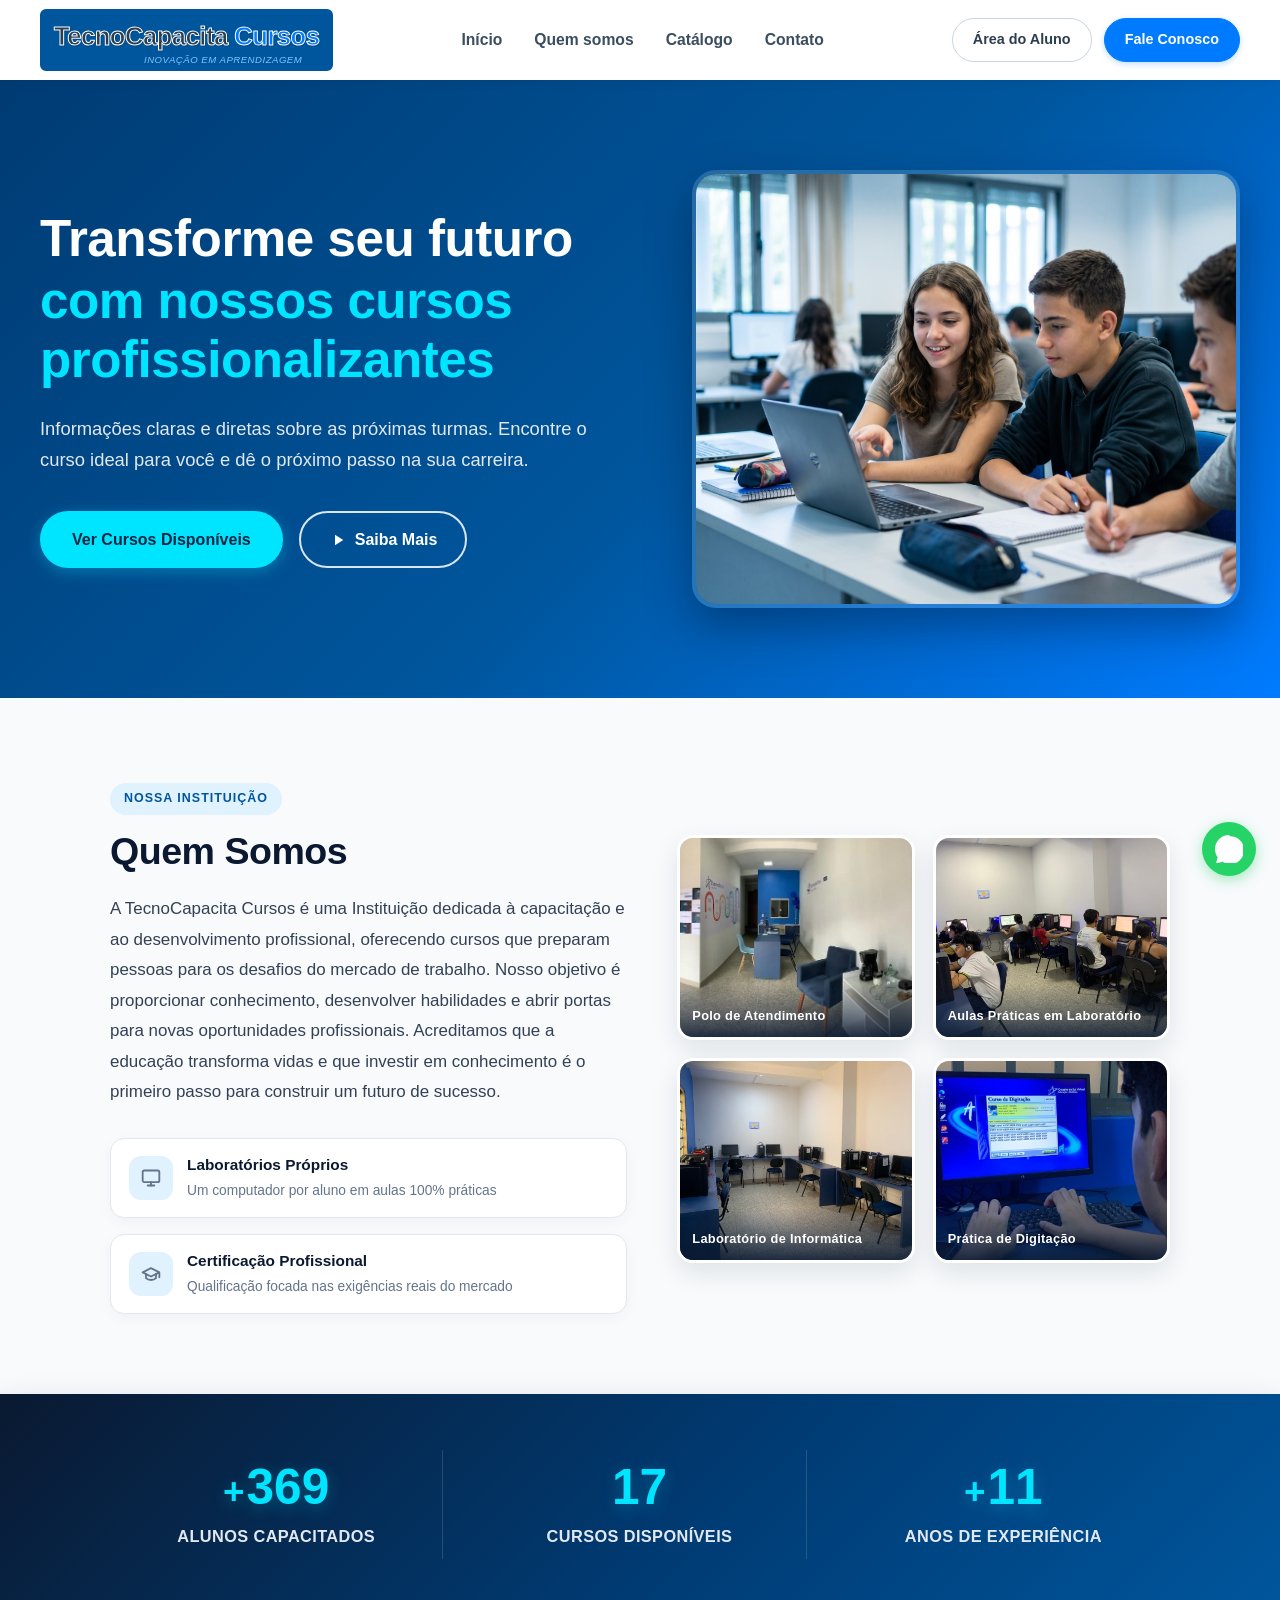
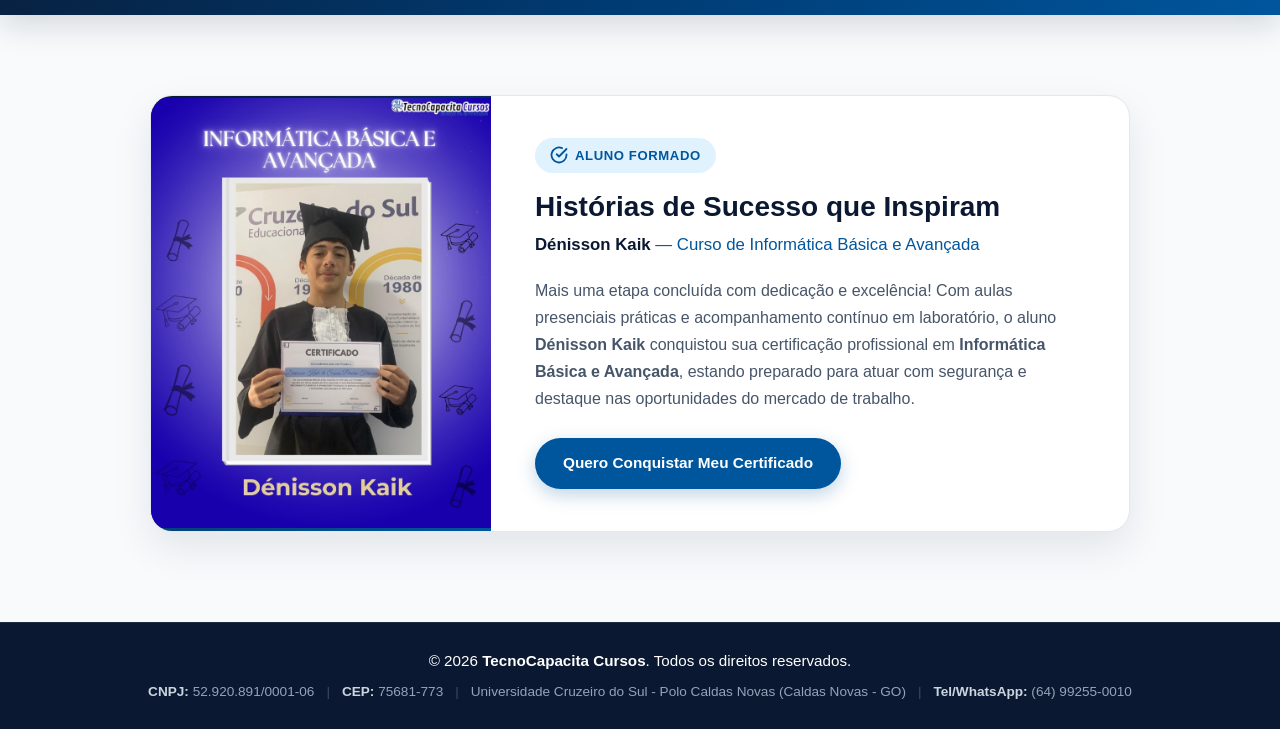
==== index.html @ fe428959 "Add files via upload" ====
<!DOCTYPE html>
<html lang="pt-BR">
<head>
    <meta charset="UTF-8">
    <meta name="viewport" content="width=device-width, initial-scale=1.0">
    <title>TecnoCapacita Cursos - Profissionalizantes</title>
    <link rel="icon" type="image/svg+xml" href="favicon.svg">
    <link rel="stylesheet" href="styles.css">
</head>
<body>

    <!-- Cabeçalho -->
    <header>
        <div class="container">
            <div class="logo">
                <div class="logo-title">TecnoCapacita <span>Cursos</span></div>
                <div class="logo-subtitle">Inovação em Aprendizagem</div>
            </div>
            <nav>
                <ul>
                    <li><a href="#hero">Início</a></li>
                    <li><a href="#quem-somos">Quem somos</a></li>
                    <li><a href="catalogo.html">Catálogo</a></li>
                    <li><a href="contato.html">Contato</a></li>
                </ul>
            </nav>
            <div class="header-actions">
                <a href="#" class="btn-header btn-aluno">Área do Aluno</a>
                <a href="contato.html" class="btn-header btn-fale">Fale Conosco</a>
            </div>
        </div>
    </header>

    <!-- Seção Principal (Hero) -->
    <section id="hero">
        <div class="container hero-content">
            <div class="hero-text">
                <h2>
                    Transforme seu futuro
                    <span class="hero-highlight">com nossos cursos profissionalizantes</span>
                </h2>
                <p>Informações claras e diretas sobre as próximas turmas. Encontre o curso ideal para você e dê o próximo passo na sua carreira.</p>
                <div class="hero-buttons">
                    <a href="catalogo.html" class="btn-hero-primary">Ver Cursos Disponíveis</a>
                    <a href="#quem-somos" class="btn-hero-secondary">
                        <svg class="icon-play" xmlns="http://www.w3.org/2000/svg" width="16" height="16" viewBox="0 0 24 24" fill="currentColor">
                            <path d="M8 5v14l11-7z"/>
                        </svg>
                        Saiba Mais
                    </a>
                </div>
            </div>

            <div class="hero-visual">
                <div class="hero-image-card">
                    <img src="hero-estudantes.jpg" alt="Estudantes aprendendo juntos no computador em sala de aula moderna">
                </div>
            </div>
        </div>
    </section>

    <!-- Seção Quem Somos (3 Partes: Apresentação & Infraestrutura, Estatísticas Dinâmicas e Histórias de Sucesso) -->
    <section id="quem-somos" class="quem-somos-secao">
        <!-- Parte 1: Apresentação Institucional e Mosaico de Infraestrutura -->
        <div class="container">
            <div class="quem-somos-grid">
                
                <!-- Coluna da Esquerda: Texto Institucional -->
                <div class="quem-somos-texto">
                    <span class="quem-somos-badge">Nossa Instituição</span>
                    <h2 class="quem-somos-titulo">Quem Somos</h2>
                    <p class="quem-somos-paragrafo">
                        A TecnoCapacita Cursos é uma Instituição dedicada à capacitação e ao desenvolvimento profissional, oferecendo cursos que preparam pessoas para os desafios do mercado de trabalho. Nosso objetivo é proporcionar conhecimento, desenvolver habilidades e abrir portas para novas oportunidades profissionais. Acreditamos que a educação transforma vidas e que investir em conhecimento é o primeiro passo para construir um futuro de sucesso.
                    </p>

                    <div class="quem-somos-pilares">
                        <div class="pilar-item">
                            <span class="pilar-icone">
                                <svg xmlns="http://www.w3.org/2000/svg" width="20" height="20" viewBox="0 0 24 24" fill="none" stroke="currentColor" stroke-width="2.2" stroke-linecap="round" stroke-linejoin="round">
                                    <rect x="2" y="3" width="20" height="14" rx="2" ry="2"></rect>
                                    <line x1="8" y1="21" x2="16" y2="21"></line>
                                    <line x1="12" y1="17" x2="12" y2="21"></line>
                                </svg>
                            </span>
                            <div>
                                <strong>Laboratórios Próprios</strong>
                                <span>Um computador por aluno em aulas 100% práticas</span>
                            </div>
                        </div>
                        <div class="pilar-item">
                            <span class="pilar-icone">
                                <svg xmlns="http://www.w3.org/2000/svg" width="20" height="20" viewBox="0 0 24 24" fill="none" stroke="currentColor" stroke-width="2.2" stroke-linecap="round" stroke-linejoin="round">
                                    <path d="M22 10v6M2 10l10-5 10 5-10 5z"></path>
                                    <path d="M6 12v5c3 3 9 3 12 0v-5"></path>
                                </svg>
                            </span>
                            <div>
                                <strong>Certificação Profissional</strong>
                                <span>Qualificação focada nas exigências reais do mercado</span>
                            </div>
                        </div>
                    </div>
                </div>

                <!-- Coluna da Direita: Mosaico de Imagens Reais da Infraestrutura -->
                <div class="quem-somos-mosaico">
                    <figure class="mosaico-item">
                        <img src="recepcao-polo.jpg" alt="Recepção e polo de atendimento da TecnoCapacita Cursos" loading="lazy">
                        <figcaption class="mosaico-legenda">Polo de Atendimento</figcaption>
                    </figure>
                    <figure class="mosaico-item">
                        <img src="lab-alunos.jpg" alt="Alunos estudando no laboratório de informática da TecnoCapacita Cursos" loading="lazy">
                        <figcaption class="mosaico-legenda">Aulas Práticas em Laboratório</figcaption>
                    </figure>
                    <figure class="mosaico-item">
                        <img src="lab-estrutura.jpg" alt="Estrutura do laboratório de informática com bancadas e computadores" loading="lazy">
                        <figcaption class="mosaico-legenda">Laboratório de Informática</figcaption>
                    </figure>
                    <figure class="mosaico-item">
                        <img src="pratica-digitacao.jpg" alt="Aluno realizando prática de digitação em aula presencial" loading="lazy">
                        <figcaption class="mosaico-legenda">Prática de Digitação</figcaption>
                    </figure>
                </div>

            </div>
        </div>

        <!-- Parte 2: Faixa Horizontal de Ponta a Ponta com Estatísticas de Impacto Dinâmicas -->
        <div class="quem-somos-estatisticas-faixa" id="faixa-estatisticas">
            <div class="container">
                <div class="estatisticas-grid">
                    <div class="estatistica-bloco">
                        <div class="estatistica-numero-wrapper">
                            <span class="estatistica-prefixo">+</span>
                            <span class="estatistica-numero" data-alvo="500">0</span>
                        </div>
                        <span class="estatistica-rotulo">Alunos Capacitados</span>
                    </div>

                    <div class="estatistica-bloco">
                        <div class="estatistica-numero-wrapper">
                            <span class="estatistica-numero" data-alvo="24">0</span>
                        </div>
                        <span class="estatistica-rotulo">Cursos Disponíveis</span>
                    </div>

                    <div class="estatistica-bloco">
                        <div class="estatistica-numero-wrapper">
                            <span class="estatistica-prefixo">+</span>
                            <span class="estatistica-numero" data-alvo="15">0</span>
                        </div>
                        <span class="estatistica-rotulo">Anos de Experiência</span>
                    </div>
                </div>
            </div>
        </div>

        <!-- Parte 3: Histórias de Sucesso (Prova Social) -->
        <div class="container">
            <div class="historia-sucesso-wrapper">
                <div class="historia-sucesso-card">
                    
                    <!-- Foto do Aluno Recém-Formado -->
                    <div class="historia-sucesso-foto">
                        <img src="aluno-formado-denisson.jpg" alt="Aluno formado Dénisson Kaik com beca e certificado do curso de Informática Básica e Avançada" loading="lazy">
                    </div>

                    <!-- Conteúdo de Destaque e Selo de Aluno Formado -->
                    <div class="historia-sucesso-conteudo">
                        <div class="selo-aluno-formado">
                            <svg xmlns="http://www.w3.org/2000/svg" width="18" height="18" viewBox="0 0 24 24" fill="none" stroke="currentColor" stroke-width="2.4" stroke-linecap="round" stroke-linejoin="round">
                                <path d="M22 11.08V12a10 10 0 1 1-5.93-9.14"></path>
                                <polyline points="22 4 12 14.01 9 11.01"></polyline>
                            </svg>
                            <span>Aluno Formado</span>
                        </div>

                        <h3 class="historia-sucesso-titulo">Histórias de Sucesso que Inspiram</h3>
                        <p class="historia-sucesso-aluno">
                            <strong>Dénisson Kaik</strong> — <span>Curso de Informática Básica e Avançada</span>
                        </p>

                        <p class="historia-sucesso-texto">
                            Mais uma etapa concluída com dedicação e excelência! Com aulas presenciais práticas e acompanhamento contínuo em laboratório, o aluno <strong>Dénisson Kaik</strong> conquistou sua certificação profissional em <strong>Informática Básica e Avançada</strong>, estando preparado para atuar com segurança e destaque nas oportunidades do mercado de trabalho.
                        </p>

                        <div class="historia-sucesso-acoes">
                            <a href="catalogo.html" class="btn-historia-cta">Quero Conquistar Meu Certificado</a>
                        </div>
                    </div>

                </div>
            </div>
        </div>
    </section>

    <!-- Rodapé -->
    <footer>
        <div class="container footer-content">
            <p class="footer-copy">&copy; 2026 <strong>TecnoCapacita Cursos</strong>. Todos os direitos reservados.</p>
            <p class="footer-info">
                <span><strong>CNPJ:</strong> 52.920.891/0001-06</span>
                <span class="footer-sep">|</span>
                <span><strong>CEP:</strong> 75681-773</span>
                <span class="footer-sep">|</span>
                <span>Universidade Cruzeiro do Sul - Polo Caldas Novas (Caldas Novas - GO)</span>
                <span class="footer-sep">|</span>
                <span><strong>Tel/WhatsApp:</strong> (64) 99255-0010</span>
            </p>
        </div>
    </footer>

    <!-- Botão Flutuante do WhatsApp -->
    <a href="#" data-whatsapp-api class="whatsapp-float" aria-label="Atendimento rápido pelo WhatsApp" title="Fale conosco no WhatsApp">
        <svg xmlns="http://www.w3.org/2000/svg" width="28" height="28" viewBox="0 0 24 24" fill="currentColor">
            <path d="M12.031 6.172c-3.181 0-5.767 2.586-5.768 5.766-.001 1.298.38 2.27 1.019 3.287l-.582 2.128 2.182-.573c.978.58 1.911.928 3.145.929 3.178 0 5.767-2.587 5.768-5.766.001-3.187-2.575-5.77-5.764-5.771zm3.392 8.244c-.144.405-.837.774-1.17.824-.299.045-.677.063-1.092-.069-.252-.08-.575-.187-.988-.365-1.739-.751-2.874-2.502-2.961-2.617-.087-.116-.708-.94-.708-1.793s.448-1.273.607-1.446c.159-.173.346-.217.462-.217l.332.006c.106.005.249-.04.39.298.144.347.491 1.2.534 1.287.043.087.072.188.014.304-.058.116-.087.188-.173.289l-.26.304c-.087.086-.177.18-.076.354.101.174.449.741.964 1.201.662.591 1.221.774 1.394.86s.274.072.376-.043c.101-.116.433-.506.549-.68.116-.173.231-.145.39-.087s1.011.477 1.184.564.289.13.332.202c.045.072.045.419-.1.824zm-3.423-14.416c-6.627 0-12 5.373-12 12 0 2.625.846 5.059 2.284 7.033l-1.492 5.451 5.604-1.469c1.906 1.258 4.187 1.985 6.604 1.985 6.627 0 12-5.373 12-12s-5.373-12-12-12z"/>
        </svg>
    </a>

    <!-- Modal Lightbox para ampliar as fotos da seção Quem Somos -->
    <div id="lightbox-quem-somos" class="lightbox-overlay" aria-hidden="true" role="dialog" aria-label="Visualização ampliada da imagem">
        <div class="lightbox-card">
            <button type="button" id="btn-fechar-lightbox" class="lightbox-fechar" aria-label="Fechar imagem">&times;</button>
            <img id="lightbox-img" src="" alt="">
            <p id="lightbox-legenda" class="lightbox-legenda"></p>
        </div>
    </div>

    <script src="script.js"></script>
</body>
</html>
---- styles.css ----
/* Reset Básico */
* {
    margin: 0;
    padding: 0;
    box-sizing: border-box;
    font-family: 'Segoe UI', Tahoma, Geneva, Verdana, sans-serif;
}

body {
    background-color: #f8f9fa;
    color: #333;
    line-height: 1.6;
}

html {
    scroll-behavior: smooth;
}

/* Utilitários */
.container {
    max-width: 1100px;
    margin: 0 auto;
    padding: 0 20px;
}

.section-title {
    text-align: center;
    font-size: 2.2rem;
    margin-bottom: 40px;
    color: #2c3e50;
}

.bg-light {
    background-color: #eef2f5;
    padding: 60px 0;
}

/* Botões */
.btn {
    display: inline-block;
    background-color: #007bff;
    color: #fff;
    padding: 12px 24px;
    text-decoration: none;
    border-radius: 5px;
    font-weight: bold;
    transition: background 0.3s;
    border: 2px solid #007bff;
}

.btn:hover {
    background-color: #0056b3;
    border-color: #0056b3;
}

.btn-outline {
    background-color: transparent;
    color: #007bff;
}

.btn-outline:hover {
    background-color: #007bff;
    color: #fff;
}

/* Header */
header {
    background-color: #ffffff;
    box-shadow: 0 2px 10px rgba(0, 0, 0, 0.06);
    position: sticky;
    top: 0;
    z-index: 100;
}

header .container {
    display: flex;
    justify-content: space-between;
    align-items: center;
    height: 80px;
    max-width: 1240px;
}

header .logo {
    background-color: #00569D;
    border: 2px solid #00569D;
    padding: 5px 12px 2px 12px;
    border-radius: 6px;
    display: flex;
    flex-direction: column;
    cursor: default;
    user-select: none;
}

header .logo-title {
    color: #2c3e50;
    font-size: 1.6rem;
    font-weight: bold;
    letter-spacing: -0.5px;
    -webkit-text-stroke: 1px #ffffff;
    text-shadow: 1px 1px 2px rgba(0,0,0,0.2);
}

header .logo-title span {
    color: #007bff;
}

header .logo-subtitle {
    color: #7cc4ff; /* Tom de azul mais claro que contrasta com o fundo #00569D */
    font-size: 0.6rem;
    font-style: italic;
    text-transform: uppercase;
    letter-spacing: 0.5px;
    margin-top: -5px;
    padding-left: 90px; /* Isso empurra a frase para começar mais ou menos no segundo 'A' de Capacita */
}

header nav ul {
    list-style: none;
    display: flex;
    gap: 32px;
    align-items: center;
}

header nav a {
    text-decoration: none;
    color: #3b4d61; /* Tom moderno de azul escuro acinzentado */
    font-family: 'Inter', 'Segoe UI', Roboto, Helvetica, Arial, sans-serif;
    font-size: 0.98rem;
    font-weight: 600;
    transition: color 0.25s ease;
}

header nav a:hover {
    color: #007bff;
}

/* Botões de Ação no Cabeçalho */
.header-actions {
    display: flex;
    align-items: center;
    gap: 12px;
}

.btn-header {
    display: inline-block;
    padding: 9px 20px;
    border-radius: 50px; /* Cantos bem arredondados estilo portal moderno */
    font-family: 'Inter', 'Segoe UI', Roboto, Helvetica, Arial, sans-serif;
    font-size: 0.9rem;
    font-weight: 600;
    text-decoration: none;
    transition: all 0.25s ease;
}

.btn-aluno {
    background-color: transparent;
    color: #2c3e50;
    border: 1.5px solid #cbd5e1; /* Contorno sutil */
}

.btn-aluno:hover {
    border-color: #00569D;
    color: #00569D;
    background-color: #f8fafc;
}

.btn-fale {
    background-color: #007bff;
    color: #ffffff;
    border: 1.5px solid #007bff;
    box-shadow: 0 2px 6px rgba(0, 123, 255, 0.25);
}

.btn-fale:hover {
    background-color: #00569D;
    border-color: #00569D;
    box-shadow: 0 4px 10px rgba(0, 86, 157, 0.35);
}

/* Hero Section */
#hero {
    background: linear-gradient(135deg, #003b73 0%, #00569D 55%, #007bff 100%);
    color: #ffffff;
    padding: 90px 0;
}

.hero-content {
    display: flex;
    align-items: center;
    justify-content: space-between;
    gap: 50px;
    text-align: left;
    max-width: 1240px;
}

.hero-text {
    flex: 1.1;
}

.hero-visual {
    flex: 1;
    display: flex;
    justify-content: flex-end;
}

.hero-image-card {
    width: 100%;
    max-width: 560px;
    border-radius: 24px;
    overflow: hidden;
    box-shadow: 0 20px 45px rgba(0, 20, 50, 0.4);
    border: 4px solid rgba(255, 255, 255, 0.15);
}

.hero-image-card img {
    width: 100%;
    height: 430px;
    object-fit: cover;
    object-position: center;
    display: block;
    transition: transform 0.4s ease;
}

.hero-image-card:hover img {
    transform: scale(1.03);
}

.hero-content h2 {
    font-size: 3.2rem;
    font-weight: 800;
    line-height: 1.15;
    margin-bottom: 24px;
    color: #ffffff;
    max-width: 680px;
    letter-spacing: -0.5px;
}

.hero-content h2 .hero-highlight {
    display: block;
    color: #00e5ff; /* Azul-claro / turquesa vibrante */
    margin-top: 4px;
}

.hero-content p {
    font-size: 1.15rem;
    color: #e2e8f0; /* Cinza-claro suave para facilitar a leitura */
    margin-bottom: 36px;
    max-width: 580px;
    line-height: 1.65;
}

.hero-buttons {
    display: flex;
    align-items: center;
    gap: 16px;
    flex-wrap: wrap;
}

.btn-hero-primary {
    display: inline-flex;
    align-items: center;
    justify-content: center;
    background-color: #00e5ff;
    color: #0a2540; /* Texto escuro de alto contraste */
    padding: 14px 30px;
    border-radius: 50px;
    font-size: 1rem;
    font-weight: 700;
    text-decoration: none;
    border: 2px solid #00e5ff;
    box-shadow: 0 4px 15px rgba(0, 229, 255, 0.3);
    transition: all 0.25s ease;
}

.btn-hero-primary:hover {
    background-color: #33ebff;
    border-color: #33ebff;
    transform: translateY(-2px);
    box-shadow: 0 6px 20px rgba(0, 229, 255, 0.45);
}

.btn-hero-secondary {
    display: inline-flex;
    align-items: center;
    justify-content: center;
    gap: 8px;
    background-color: transparent;
    color: #ffffff;
    padding: 14px 28px;
    border-radius: 50px;
    font-size: 1rem;
    font-weight: 600;
    text-decoration: none;
    border: 2px solid rgba(255, 255, 255, 0.85);
    transition: all 0.25s ease;
}

.btn-hero-secondary:hover {
    background-color: rgba(255, 255, 255, 0.12);
    border-color: #ffffff;
    transform: translateY(-2px);
}

.btn-hero-secondary .icon-play {
    width: 18px;
    height: 18px;
}

/* Cursos Section & Banner do Catálogo */
.catalogo-hero {
    position: relative;
    background: linear-gradient(135deg, #0a1931 0%, #003b73 45%, #0056d2 100%);
    color: #ffffff;
    padding: 75px 20px 95px 20px; /* Espaço inferior maior para acomodar a barra flutuante na divisa */
    text-align: center;
    box-shadow: 0 10px 30px rgba(0, 35, 80, 0.18);
}

/* Grafismos Geométricos Sutis com Baixa Opacidade */
.catalogo-grafismos {
    position: absolute;
    inset: 0;
    overflow: hidden;
    pointer-events: none;
    z-index: 1;
}

.geo-shape {
    position: absolute;
    display: block;
}

.geo-circle-1 {
    width: 340px;
    height: 340px;
    border-radius: 50%;
    border: 42px solid rgba(255, 255, 255, 0.04);
    top: -120px;
    left: -80px;
}

.geo-circle-2 {
    width: 260px;
    height: 260px;
    border-radius: 50%;
    background: radial-gradient(circle, rgba(0, 229, 255, 0.12) 0%, rgba(0, 229, 255, 0) 70%);
    bottom: -60px;
    right: 6%;
}

.geo-diamond {
    width: 140px;
    height: 140px;
    border: 2px solid rgba(255, 255, 255, 0.07);
    transform: rotate(45deg);
    top: 30px;
    right: 16%;
    border-radius: 16px;
}

.geo-grid {
    width: 220px;
    height: 120px;
    left: 12%;
    bottom: 25px;
    background-image: radial-gradient(rgba(255, 255, 255, 0.1) 1.5px, transparent 1.5px);
    background-size: 18px 18px;
}

.catalogo-hero-content {
    position: relative;
    z-index: 2;
}

.catalogo-title {
    font-size: 2.6rem;
    font-weight: 800;
    color: #ffffff;
    margin-bottom: 14px;
    letter-spacing: -0.5px;
    text-shadow: 0 2px 10px rgba(0, 0, 0, 0.25);
}

.catalogo-subtitulo {
    text-align: center;
    max-width: 680px;
    margin: 0 auto;
    color: #e2e8f0;
    font-size: 1.12rem;
    line-height: 1.6;
}

/* Interface de Busca e Filtros Flutuante na Linha Divisória */
.catalogo-busca-wrapper {
    position: absolute;
    left: 0;
    right: 0;
    bottom: 0;
    transform: translateY(50%); /* Posiciona exatamente metade no banner azul e metade no fundo claro */
    z-index: 10;
    padding: 0 20px;
}

.catalogo-busca-bar {
    max-width: 1120px;
    margin: 0 auto;
    background-color: #ffffff;
    border-radius: 18px;
    padding: 14px 20px;
    box-shadow: 0 14px 35px rgba(10, 25, 49, 0.14), 0 3px 10px rgba(0, 0, 0, 0.04);
    border: 1px solid #e2e8f0;
    display: flex;
    align-items: center;
    justify-content: space-between;
    gap: 20px;
    flex-wrap: wrap;
}

.busca-input-group {
    flex: 1;
    min-width: 260px;
    display: flex;
    align-items: center;
    gap: 12px;
    background-color: #f8fafc;
    border: 1.5px solid #e2e8f0;
    border-radius: 50px;
    padding: 10px 18px;
    transition: border-color 0.25s ease, box-shadow 0.25s ease, background-color 0.25s ease;
}

.busca-input-group:focus-within {
    background-color: #ffffff;
    border-color: #0056d2;
    box-shadow: 0 0 0 3px rgba(0, 86, 210, 0.14);
}

.busca-input-group .icon-lupa {
    color: #64748b;
    flex-shrink: 0;
}

.busca-input-group input {
    width: 100%;
    border: none;
    background: transparent;
    font-size: 0.96rem;
    color: #1e293b;
    outline: none;
}

.busca-input-group input::placeholder {
    color: #94a3b8;
}

.filtro-botoes {
    display: flex;
    align-items: center;
    gap: 8px;
    flex-wrap: wrap;
}

.btn-filtro {
    background-color: #f1f5f9;
    color: #475569;
    border: 1.5px solid transparent;
    padding: 9px 18px;
    border-radius: 50px;
    font-size: 0.9rem;
    font-weight: 600;
    cursor: pointer;
    transition: all 0.22s ease;
}

.btn-filtro:hover {
    background-color: #e2e8f0;
    color: #0f172a;
}

.btn-filtro.ativo {
    background-color: #0056d2;
    color: #ffffff;
    border-color: #0056d2;
    box-shadow: 0 4px 12px rgba(0, 86, 210, 0.3);
}

#cursos {
    padding: 85px 20px 80px 20px; /* Espaço superior ampliado por conta da barra flutuante */
    max-width: 1240px;
}

.cursos-grid {
    display: grid;
    grid-template-columns: repeat(auto-fill, minmax(320px, 1fr));
    gap: 28px;
}

.sem-resultados {
    text-align: center;
    background-color: #ffffff;
    border-radius: 12px;
    padding: 45px 25px;
    margin-top: 20px;
    box-shadow: 0 6px 18px rgba(0, 0, 0, 0.05);
    border: 1px dashed #cbd5e1;
}

.sem-resultados p {
    font-size: 1.1rem;
    color: #475569;
    margin-bottom: 18px;
}

/* Cards de Apresentação do Catálogo de Cursos */
.curso-card {
    background-color: #ffffff;
    border-radius: 16px;
    overflow: hidden; /* Garante que a imagem do topo acompanhe os cantos arredondados */
    box-shadow: 0 8px 24px rgba(10, 25, 49, 0.07);
    border: 1px solid #eef2f6;
    transition: transform 0.3s cubic-bezier(0.22, 1, 0.36, 1), box-shadow 0.3s cubic-bezier(0.22, 1, 0.36, 1);
    display: flex;
    flex-direction: column;
}

.curso-card:hover {
    transform: translateY(-7px);
    box-shadow: 0 18px 36px rgba(0, 59, 115, 0.14);
}

/* Topo (Imagem) */
.card-img-wrapper {
    width: 100%;
    height: 195px;
    overflow: hidden;
    background-color: #e2e8f0;
    position: relative;
}

.card-img-wrapper img {
    width: 100%;
    height: 100%;
    object-fit: cover;
    display: block;
    transition: transform 0.45s ease;
}

.curso-card:hover .card-img-wrapper img {
    transform: scale(1.05);
}

/* Corpo (Conteúdo Interno com Hierarquia Rigorosa de UI/UX) */
.card-body {
    padding: 22px 24px 16px 24px;
    display: flex;
    flex-direction: column;
    flex-grow: 1;
}

.curso-badge {
    align-self: flex-start;
    background-color: #dbeafe; /* Fundo azul-claro suave */
    color: #003b73; /* Texto azul-escuro para contraste */
    font-size: 0.74rem;
    font-weight: 700;
    text-transform: uppercase;
    letter-spacing: 0.6px;
    padding: 5px 13px;
    border-radius: 50px; /* Cantos arredondados */
    margin-bottom: 12px;
}

.curso-card h3 {
    font-size: 1.3rem;
    font-weight: 800;
    color: #0a1931; /* Azul-marinho profundo para o título principal */
    margin-bottom: 10px;
    line-height: 1.3;
}

.card-descricao {
    color: #334155; /* Cinza-escuro para excelente legibilidade */
    font-size: 0.94rem;
    line-height: 1.55;
    margin-bottom: 18px;
    /* Recurso CSS line-clamp limitando a exatamente 2 linhas */
    display: -webkit-box;
    -webkit-line-clamp: 2;
    line-clamp: 2;
    -webkit-box-orient: vertical;
    overflow: hidden;
    text-overflow: ellipsis;
}

/* Seção de Metadados com Flexbox e Ícones SVG Minimalistas */
.card-meta {
    margin-top: auto;
    padding-top: 14px;
    border-top: 1px solid #e2e8f0;
    display: flex;
    align-items: center;
    justify-content: space-between;
    gap: 12px;
    flex-wrap: wrap;
}

.meta-item {
    display: inline-flex;
    align-items: center;
    gap: 6px;
    font-size: 0.83rem;
    font-weight: 600;
    color: #334155;
}

.meta-item svg {
    color: #00569D;
    flex-shrink: 0;
}

/* Base do Card (CTA 100% de Largura) */
.card-footer {
    padding: 4px 24px 24px 24px;
}

.btn-card-detalhes {
    display: block;
    width: 100%;
    text-align: center;
    background-color: #00569D; /* Azul padronizado da TecnoCapacita */
    color: #ffffff;
    font-size: 0.96rem;
    font-weight: 700;
    padding: 13px 20px;
    border-radius: 50px;
    text-decoration: none;
    cursor: pointer;
    border: none;
    transition: background-color 0.25s ease, transform 0.2s ease, box-shadow 0.25s ease;
    box-shadow: 0 4px 14px rgba(0, 86, 157, 0.25);
}

.btn-card-detalhes:hover {
    background-color: #003b73; /* Escurece levemente para o azul-marinho no hover */
    color: #ffffff;
    transform: translateY(-2px);
    box-shadow: 0 6px 18px rgba(0, 59, 115, 0.38);
}

/* Modal de Detalhes do Curso */
.modal-overlay {
    position: fixed;
    inset: 0;
    background: rgba(10, 25, 49, 0.72);
    backdrop-filter: blur(5px);
    display: flex;
    align-items: center;
    justify-content: center;
    padding: 20px;
    z-index: 2000;
    opacity: 0;
    visibility: hidden;
    transition: opacity 0.28s ease, visibility 0.28s ease;
}

.modal-overlay.aberto {
    opacity: 1;
    visibility: visible;
}

.modal-detalhes-card {
    background-color: #ffffff;
    width: 100%;
    max-width: 680px;
    max-height: 90vh;
    border-radius: 20px;
    overflow-y: auto;
    position: relative;
    box-shadow: 0 25px 60px rgba(0, 20, 50, 0.45);
    transform: translateY(20px) scale(0.97);
    transition: transform 0.28s cubic-bezier(0.22, 1, 0.36, 1);
}

.modal-overlay.aberto .modal-detalhes-card {
    transform: translateY(0) scale(1);
}

.modal-close-btn {
    position: absolute;
    top: 16px;
    right: 16px;
    width: 40px;
    height: 40px;
    border-radius: 50%;
    border: none;
    background: rgba(10, 25, 49, 0.65);
    color: #ffffff;
    display: flex;
    align-items: center;
    justify-content: center;
    cursor: pointer;
    z-index: 10;
    transition: background 0.2s ease, transform 0.2s ease;
}

.modal-close-btn:hover {
    background: #00569D;
    transform: scale(1.08);
}

.modal-header-img {
    position: relative;
    width: 100%;
    height: 230px;
    overflow: hidden;
    background-color: #0a2540;
}

.modal-header-img img {
    width: 100%;
    height: 100%;
    object-fit: cover;
    display: block;
}

.modal-header-img .curso-badge {
    position: absolute;
    bottom: 16px;
    left: 24px;
    margin-bottom: 0;
    background-color: #00569D;
    color: #ffffff;
    padding: 6px 14px;
    box-shadow: 0 4px 10px rgba(0, 0, 0, 0.25);
}

.modal-body-content {
    padding: 28px 30px 32px 30px;
}

.modal-body-content h3 {
    font-size: 1.75rem;
    font-weight: 800;
    color: #0a2540;
    margin-bottom: 12px;
}

.modal-descricao {
    color: #475569;
    font-size: 1rem;
    line-height: 1.65;
    margin-bottom: 22px;
}

.modal-info-pills {
    display: flex;
    flex-wrap: wrap;
    gap: 12px;
    margin-bottom: 24px;
}

.info-pill {
    display: inline-flex;
    align-items: center;
    gap: 8px;
    background-color: #f1f5f9;
    border: 1px solid #e2e8f0;
    padding: 8px 14px;
    border-radius: 10px;
    font-size: 0.88rem;
    color: #334155;
}

.info-pill svg {
    color: #00569D;
    flex-shrink: 0;
}

.modal-modulos-secao {
    background-color: #f8fafc;
    border: 1px solid #e2e8f0;
    border-radius: 12px;
    padding: 18px 22px;
    margin-bottom: 26px;
}

.modal-modulos-secao h4 {
    font-size: 0.95rem;
    color: #00569D;
    text-transform: uppercase;
    letter-spacing: 0.5px;
    margin-bottom: 12px;
}

.modal-lista-modulos {
    list-style: none;
    padding: 0;
    display: grid;
    grid-template-columns: repeat(auto-fit, minmax(220px, 1fr));
    gap: 10px;
}

.modal-lista-modulos li {
    display: flex;
    align-items: center;
    gap: 8px;
    font-size: 0.92rem;
    color: #334155;
    font-weight: 500;
}

.modal-lista-modulos li::before {
    content: "✓";
    display: inline-flex;
    align-items: center;
    justify-content: center;
    width: 20px;
    height: 20px;
    border-radius: 50%;
    background-color: #e0f2fe;
    color: #00569D;
    font-size: 0.75rem;
    font-weight: 800;
    flex-shrink: 0;
}

.modal-footer-actions {
    display: flex;
    gap: 14px;
    flex-wrap: wrap;
}

.modal-footer-actions .btn-card-detalhes,
.modal-footer-actions .btn-api {
    flex: 1;
    min-width: 220px;
    border-radius: 50px;
}

/* Contato Section (Layout Moderno em Duas Colunas) */
.contato-banner {
    padding: 75px 20px; /* Banner sem barra flutuante na divisa */
}

.contato-secao {
    background-color: #f1f5f9; /* Fundo cinza-claro suave */
    padding: 70px 0 85px 0;
}

.contato-wrapper {
    display: grid;
    grid-template-columns: 1.55fr 1fr;
    gap: 36px;
    align-items: start;
}

/* Coluna Principal (Esquerda): Card do Formulário */
.contato-form {
    background: #ffffff;
    padding: 40px;
    border-radius: 18px;
    box-shadow: 0 12px 32px rgba(10, 25, 49, 0.07);
    border: none; /* Sem borda azul sólida */
}

.contato-form-header {
    margin-bottom: 26px;
}

.contato-form-header h3 {
    font-size: 1.5rem;
    font-weight: 800;
    color: #0a1931;
    margin-bottom: 6px;
}

.contato-form-header p {
    font-size: 0.95rem;
    color: #64748b;
}

.form-row {
    display: grid;
    grid-template-columns: 1fr 1fr;
    gap: 18px;
}

.form-group {
    margin-bottom: 18px;
    display: flex;
    flex-direction: column;
}

.form-group label {
    font-weight: 600;
    color: #1e293b;
    margin-bottom: 7px;
    font-size: 0.9rem;
}

.form-group input,
.form-group select,
.form-group textarea {
    padding: 13px 16px;
    border: 1px solid #cbd5e1; /* Borda fina em cinza-claro */
    border-radius: 10px;
    font-size: 0.95rem;
    color: #0f172a;
    background-color: #f8fafc;
    transition: border-color 0.22s ease, box-shadow 0.22s ease, background-color 0.22s ease;
}

.form-group input::placeholder,
.form-group textarea::placeholder {
    color: #94a3b8;
}

.form-group input:focus,
.form-group select:focus,
.form-group textarea:focus {
    outline: none;
    border-color: #0056d2; /* Foco destacado em azul */
    background-color: #ffffff;
    box-shadow: 0 0 0 3.5px rgba(0, 86, 210, 0.14);
}

/* Estados de Erro da Validação Client-Side Rigorosa */
.form-group input.input-invalido,
.form-group textarea.input-invalido {
    border-color: #dc2626;
    background-color: #fef2f2;
}

.form-group input.input-invalido:focus,
.form-group textarea.input-invalido:focus {
    border-color: #dc2626;
    box-shadow: 0 0 0 3.5px rgba(220, 38, 38, 0.15);
}

.campo-erro-msg {
    display: flex;
    align-items: center;
    gap: 5px;
    color: #dc2626;
    font-size: 0.82rem;
    font-weight: 600;
    margin-top: 6px;
    line-height: 1.3;
    animation: fadeErroIn 0.2s ease-out;
}

@keyframes fadeErroIn {
    from {
        opacity: 0;
        transform: translateY(-3px);
    }
    to {
        opacity: 1;
        transform: translateY(0);
    }
}

.contato-feedback {
    display: none;
    padding: 12px 16px;
    border-radius: 10px;
    margin-bottom: 18px;
    font-size: 0.92rem;
    font-weight: 600;
}

.contato-feedback.visivel {
    display: block;
}

.contato-feedback.sucesso {
    background-color: #dcfce7;
    color: #166534;
    border: 1px solid #86efac;
}

.contato-feedback.erro {
    background-color: #fee2e2;
    color: #991b1b;
    border: 1px solid #fca5a5;
}

.contato-feedback.info {
    background-color: #e0f2fe;
    color: #075985;
    border: 1px solid #7dd3fc;
}

/* Botões de Ação com Cantos Arredondados */
.contato-botoes-api {
    display: flex;
    gap: 14px;
    flex-wrap: wrap;
    margin-top: 8px;
}

.btn-api {
    flex: 1;
    min-width: 210px;
    display: inline-flex;
    align-items: center;
    justify-content: center;
    gap: 9px;
    padding: 14px 22px;
    border-radius: 50px; /* Cantos arredondados */
    font-size: 0.96rem;
    font-weight: 700;
    cursor: pointer;
    border: none;
    transition: all 0.25s ease;
}

/* Botão de Envio Padrão em Azul-Escuro */
.btn-api-email {
    background-color: #003b73;
    color: #ffffff;
    box-shadow: 0 4px 14px rgba(0, 59, 115, 0.25);
}

.btn-api-email:hover {
    background-color: #0a1931;
    transform: translateY(-2px);
    box-shadow: 0 6px 18px rgba(10, 25, 49, 0.35);
}

/* Botão Alternativo "Falar pelo WhatsApp" em Turquesa Vibrante */
.btn-api-whatsapp {
    background-color: #00e5ff;
    color: #0a1931;
    box-shadow: 0 4px 14px rgba(0, 229, 255, 0.28);
}

.btn-api-whatsapp:hover {
    background-color: #00b8d4;
    color: #061021;
    transform: translateY(-2px);
    box-shadow: 0 6px 18px rgba(0, 184, 212, 0.4);
}

/* Coluna Secundária (Direita): Informações + Mapa */
.contato-coluna-direita {
    display: flex;
    flex-direction: column;
    gap: 24px;
}

.atendimento-direto-card {
    background-color: #ffffff;
    padding: 34px 30px;
    border-radius: 18px;
    box-shadow: 0 12px 32px rgba(10, 25, 49, 0.07);
}

.atendimento-direto-card h3 {
    font-size: 1.35rem;
    font-weight: 800;
    color: #0a1931;
    margin-bottom: 8px;
}

.atendimento-desc {
    font-size: 0.93rem;
    color: #475569;
    line-height: 1.55;
    margin-bottom: 24px;
}

.atendimento-lista {
    list-style: none;
    padding: 0;
    margin: 0;
    display: flex;
    flex-direction: column;
    gap: 20px;
}

.atendimento-lista li {
    display: flex;
    align-items: flex-start;
    gap: 14px;
    padding-bottom: 18px;
    border-bottom: 1px solid #f1f5f9;
}

.atendimento-lista li:last-child {
    padding-bottom: 0;
    border-bottom: none;
}

.atendimento-icone {
    width: 44px;
    height: 44px;
    border-radius: 12px;
    background-color: #e0f2fe;
    color: #00569D;
    display: flex;
    align-items: center;
    justify-content: center;
    flex-shrink: 0;
    transition: color 0.25s ease, background-color 0.25s ease;
}

.atendimento-texto {
    display: flex;
    flex-direction: column;
    gap: 3px;
}

.atendimento-label {
    font-size: 0.8rem;
    font-weight: 700;
    text-transform: uppercase;
    letter-spacing: 0.5px;
    color: #00569D;
    transition: color 0.25s ease;
}

.atendimento-valor {
    font-size: 0.98rem;
    font-weight: 600;
    color: #003b73;
    text-decoration: none;
    line-height: 1.4;
    transition: color 0.25s ease;
}

a.atendimento-valor:hover {
    color: #00b8d4;
}

/* Link interativo de endereço físico (Google Maps) */
.atendimento-link-mapa {
    display: flex;
    align-items: flex-start;
    gap: 14px;
    width: 100%;
    text-decoration: none;
    color: #003b73;
    cursor: pointer;
    transition: color 0.25s ease;
}

.atendimento-link-mapa:hover,
.atendimento-link-mapa:hover .atendimento-valor,
.atendimento-link-mapa:hover .atendimento-label,
.atendimento-link-mapa:hover .atendimento-icone {
    color: #00b8d4;
}

/* ==========================================================================
   SEÇÃO QUEM SOMOS (3 PARTES: APRESENTAÇÃO, ESTATÍSTICAS E PROVA SOCIAL)
   ========================================================================== */
.quem-somos-secao {
    background-color: #f8fafc;
    padding: 85px 0 90px 0;
    overflow: hidden;
}

/* Parte 1: Layout de Duas Colunas (Apresentação + Mosaico de Imagens) */
.quem-somos-grid {
    display: grid;
    grid-template-columns: 1.05fr 1fr;
    gap: 50px;
    align-items: center;
    margin-bottom: 80px;
}

.quem-somos-badge {
    display: inline-block;
    background-color: #e0f2fe;
    color: #00569D;
    font-size: 0.78rem;
    font-weight: 800;
    text-transform: uppercase;
    letter-spacing: 1px;
    padding: 6px 14px;
    border-radius: 50px;
    margin-bottom: 14px;
}

.quem-somos-titulo {
    font-size: 2.35rem;
    font-weight: 800;
    color: #0a1931;
    line-height: 1.2;
    margin-bottom: 20px;
    letter-spacing: -0.5px;
}

.quem-somos-paragrafo {
    font-size: 1.06rem;
    color: #334155;
    line-height: 1.8;
    margin-bottom: 30px;
    text-align: left;
}

.quem-somos-pilares {
    display: flex;
    flex-direction: column;
    gap: 16px;
}

.pilar-item {
    display: flex;
    align-items: center;
    gap: 14px;
    background-color: #ffffff;
    padding: 14px 18px;
    border-radius: 14px;
    border: 1px solid #e2e8f0;
    box-shadow: 0 4px 14px rgba(10, 25, 49, 0.04);
}

.pilar-icone {
    width: 44px;
    height: 44px;
    border-radius: 12px;
    background-color: #e0f2fe;
    color: #00569D;
    display: flex;
    align-items: center;
    justify-content: center;
    flex-shrink: 0;
}

.pilar-item strong {
    display: block;
    font-size: 0.96rem;
    font-weight: 700;
    color: #0a1931;
}

.pilar-item span {
    font-size: 0.86rem;
    color: #64748b;
}

/* Mosaico 2x2 de Imagens da Infraestrutura */
.quem-somos-mosaico {
    display: grid;
    grid-template-columns: repeat(2, 1fr);
    gap: 18px;
}

.mosaico-item {
    position: relative;
    margin: 0;
    border-radius: 16px;
    overflow: hidden;
    height: 205px;
    background-color: #cbd5e1;
    box-shadow: 0 10px 26px rgba(10, 25, 49, 0.1);
    border: 3px solid #ffffff;
    cursor: pointer;
    transition: transform 0.3s ease, box-shadow 0.3s ease;
}

.mosaico-item:hover {
    transform: translateY(-5px);
    box-shadow: 0 16px 34px rgba(10, 25, 49, 0.16);
}

.mosaico-item img {
    width: 100%;
    height: 100%;
    object-fit: cover;
    display: block;
    transition: transform 0.4s ease;
}

.mosaico-item:hover img {
    transform: scale(1.05);
}

.mosaico-legenda {
    position: absolute;
    bottom: 0;
    left: 0;
    right: 0;
    padding: 22px 12px 10px 12px;
    background: linear-gradient(to top, rgba(10, 25, 49, 0.88), transparent);
    color: #ffffff;
    font-size: 0.8rem;
    font-weight: 700;
    letter-spacing: 0.3px;
}

/* Parte 2: Faixa Horizontal de Ponta a Ponta com Estatísticas Dinâmicas */
.quem-somos-estatisticas-faixa {
    width: 100%;
    background: linear-gradient(135deg, #0a1931 0%, #003b73 55%, #00569D 100%);
    padding: 56px 0;
    margin-bottom: 80px;
    box-shadow: 0 10px 30px rgba(10, 25, 49, 0.15);
    position: relative;
}

.estatisticas-grid {
    display: grid;
    grid-template-columns: repeat(3, 1fr);
    gap: 30px;
    text-align: center;
}

.estatistica-bloco {
    display: flex;
    flex-direction: column;
    align-items: center;
    justify-content: center;
    padding: 10px 16px;
    border-right: 1px solid rgba(255, 255, 255, 0.14);
}

.estatistica-bloco:last-child {
    border-right: none;
}

.estatistica-numero-wrapper {
    display: inline-flex;
    align-items: baseline;
    font-size: 3.1rem;
    font-weight: 800;
    color: #00e5ff;
    line-height: 1.1;
    margin-bottom: 8px;
    text-shadow: 0 4px 16px rgba(0, 229, 255, 0.25);
}

.estatistica-prefixo {
    font-size: 2.3rem;
    font-weight: 800;
    margin-right: 2px;
    color: #00e5ff;
}

.estatistica-rotulo {
    font-size: 1.02rem;
    font-weight: 600;
    color: #e2e8f0;
    letter-spacing: 0.4px;
    text-transform: uppercase;
}

/* Parte 3: Card de Destaque — Histórias de Sucesso (Prova Social) */
.historia-sucesso-wrapper {
    max-width: 980px;
    margin: 0 auto;
}

.historia-sucesso-card {
    display: grid;
    grid-template-columns: 340px 1fr;
    background-color: #ffffff;
    border-radius: 22px;
    overflow: hidden;
    box-shadow: 0 16px 40px rgba(10, 25, 49, 0.09);
    border: 1px solid #e2e8f0;
    align-items: stretch;
}

.historia-sucesso-foto {
    background: linear-gradient(145deg, #0a1931, #00569D);
    display: flex;
    align-items: center;
    justify-content: center;
    overflow: hidden;
    cursor: pointer;
}

.historia-sucesso-foto img {
    width: 100%;
    height: 100%;
    max-height: 430px;
    object-fit: cover;
    display: block;
    transition: transform 0.35s ease;
}

.historia-sucesso-foto:hover img {
    transform: scale(1.03);
}

.historia-sucesso-conteudo {
    padding: 42px 44px;
    display: flex;
    flex-direction: column;
    justify-content: center;
    align-items: flex-start;
}

.selo-aluno-formado {
    display: inline-flex;
    align-items: center;
    gap: 7px;
    background-color: #e0f2fe;
    color: #00569D;
    font-size: 0.82rem;
    font-weight: 800;
    text-transform: uppercase;
    letter-spacing: 0.6px;
    padding: 7px 15px;
    border-radius: 50px;
    margin-bottom: 16px;
}

.historia-sucesso-titulo {
    font-size: 1.75rem;
    font-weight: 800;
    color: #0a1931;
    line-height: 1.25;
    margin-bottom: 8px;
}

.historia-sucesso-aluno {
    font-size: 1.05rem;
    color: #00569D;
    margin-bottom: 18px;
}

.historia-sucesso-aluno strong {
    color: #0a1931;
    font-weight: 800;
}

.historia-sucesso-texto {
    font-size: 1rem;
    color: #475569;
    line-height: 1.7;
    margin-bottom: 26px;
}

.btn-historia-cta {
    display: inline-flex;
    align-items: center;
    justify-content: center;
    background-color: #00569D;
    color: #ffffff;
    text-decoration: none;
    font-size: 0.96rem;
    font-weight: 700;
    padding: 13px 28px;
    border-radius: 50px;
    box-shadow: 0 6px 18px rgba(0, 86, 157, 0.25);
    transition: background-color 0.25s ease, transform 0.25s ease, box-shadow 0.25s ease;
}

.btn-historia-cta:hover {
    background-color: #003b73;
    transform: translateY(-2px);
    box-shadow: 0 8px 22px rgba(0, 59, 115, 0.35);
}

/* Modal Lightbox para ampliar fotos da seção Quem Somos */
.lightbox-overlay {
    position: fixed;
    inset: 0;
    background-color: rgba(10, 25, 49, 0.78);
    backdrop-filter: blur(4px);
    display: flex;
    align-items: center;
    justify-content: center;
    padding: 24px;
    z-index: 2000;
    opacity: 0;
    visibility: hidden;
    transition: opacity 0.25s ease, visibility 0.25s ease;
}

.lightbox-overlay.aberto {
    opacity: 1;
    visibility: visible;
}

.lightbox-card {
    position: relative;
    background-color: #ffffff;
    padding: 14px 14px 16px 14px;
    border-radius: 18px;
    max-width: 660px;
    width: 100%;
    box-shadow: 0 24px 50px rgba(0, 0, 0, 0.35);
    text-align: center;
    transform: scale(0.94);
    transition: transform 0.25s ease;
}

.lightbox-overlay.aberto .lightbox-card {
    transform: scale(1);
}

.lightbox-card img {
    width: 100%;
    max-height: 68vh;
    object-fit: contain;
    border-radius: 12px;
    background-color: #0a1931;
    display: block;
}

.lightbox-legenda {
    margin: 12px 0 2px 0;
    font-size: 0.98rem;
    font-weight: 700;
    color: #0a1931;
}

.lightbox-fechar {
    position: absolute;
    top: -14px;
    right: -14px;
    width: 38px;
    height: 38px;
    border-radius: 50%;
    border: none;
    background-color: #00569D;
    color: #ffffff;
    font-size: 1.5rem;
    line-height: 1;
    cursor: pointer;
    display: flex;
    align-items: center;
    justify-content: center;
    box-shadow: 0 4px 12px rgba(0, 0, 0, 0.25);
    transition: background-color 0.2s ease, transform 0.2s ease;
}

.lightbox-fechar:hover {
    background-color: #003b73;
    transform: scale(1.08);
}

/* Footer */
footer {
    background-color: #0a1931;
    color: #e2e8f0;
    text-align: center;
    padding: 26px 0;
    border-top: 1px solid rgba(255, 255, 255, 0.08);
}

.footer-content {
    display: flex;
    flex-direction: column;
    align-items: center;
    gap: 8px;
}

.footer-copy {
    font-size: 0.95rem;
    color: #ffffff;
    margin: 0;
}

.footer-info {
    display: flex;
    flex-wrap: wrap;
    justify-content: center;
    align-items: center;
    gap: 8px 12px;
    font-size: 0.85rem;
    color: #94a3b8;
    margin: 0;
}

.footer-info strong {
    color: #cbd5e1;
}

.footer-sep {
    color: rgba(255, 255, 255, 0.22);
}

/* Botão Flutuante do WhatsApp */
.whatsapp-float {
    position: fixed;
    bottom: 24px;
    right: 24px;
    width: 54px;
    height: 54px;
    background-color: #25d366;
    color: #ffffff;
    border-radius: 50%;
    display: flex;
    align-items: center;
    justify-content: center;
    box-shadow: 0 4px 14px rgba(37, 211, 102, 0.4);
    z-index: 999;
    transition: all 0.25s ease;
    text-decoration: none;
}

.whatsapp-float:hover {
    background-color: #1ebe5d;
    transform: scale(1.08) translateY(-2px);
    box-shadow: 0 6px 18px rgba(37, 211, 102, 0.55);
}

/* Responsividade */
@media (max-width: 900px) {
    header .container {
        flex-direction: column;
        height: auto;
        padding: 15px 20px;
        gap: 15px;
    }
    
    header nav ul {
        gap: 20px;
        flex-wrap: wrap;
        justify-content: center;
    }

    .header-actions {
        justify-content: center;
    }

    .hero-content {
        flex-direction: column;
        text-align: center;
    }

    .hero-buttons {
        justify-content: center;
    }

    .hero-visual {
        justify-content: center;
        width: 100%;
    }

    .hero-content h2 {
        font-size: 2.2rem;
    }

    .quem-somos-grid {
        grid-template-columns: 1fr;
        gap: 36px;
    }

    .estatisticas-grid {
        grid-template-columns: 1fr;
        gap: 24px;
    }

    .estatistica-bloco {
        border-right: none;
        border-bottom: 1px solid rgba(255, 255, 255, 0.12);
        padding-bottom: 20px;
    }

    .estatistica-bloco:last-child {
        border-bottom: none;
        padding-bottom: 0;
    }

    .historia-sucesso-card {
        grid-template-columns: 1fr;
    }

    .historia-sucesso-foto img {
        max-height: 380px;
        object-position: top center;
    }

    .historia-sucesso-conteudo {
        padding: 30px 24px;
    }

    .contato-wrapper {
        grid-template-columns: 1fr;
    }

    .form-row {
        grid-template-columns: 1fr;
        gap: 0;
    }

    .catalogo-hero {
        padding: 55px 20px 135px 20px;
    }

    .catalogo-title {
        font-size: 2rem;
    }

    .catalogo-busca-bar {
        flex-direction: column;
        align-items: stretch;
        gap: 12px;
    }

    .filtro-botoes {
        justify-content: center;
    }

    #cursos {
        padding-top: 115px;
    }
}

@media (max-width: 560px) {
    .quem-somos-mosaico {
        grid-template-columns: 1fr;
    }

    .mosaico-item {
        height: 220px;
    }
}
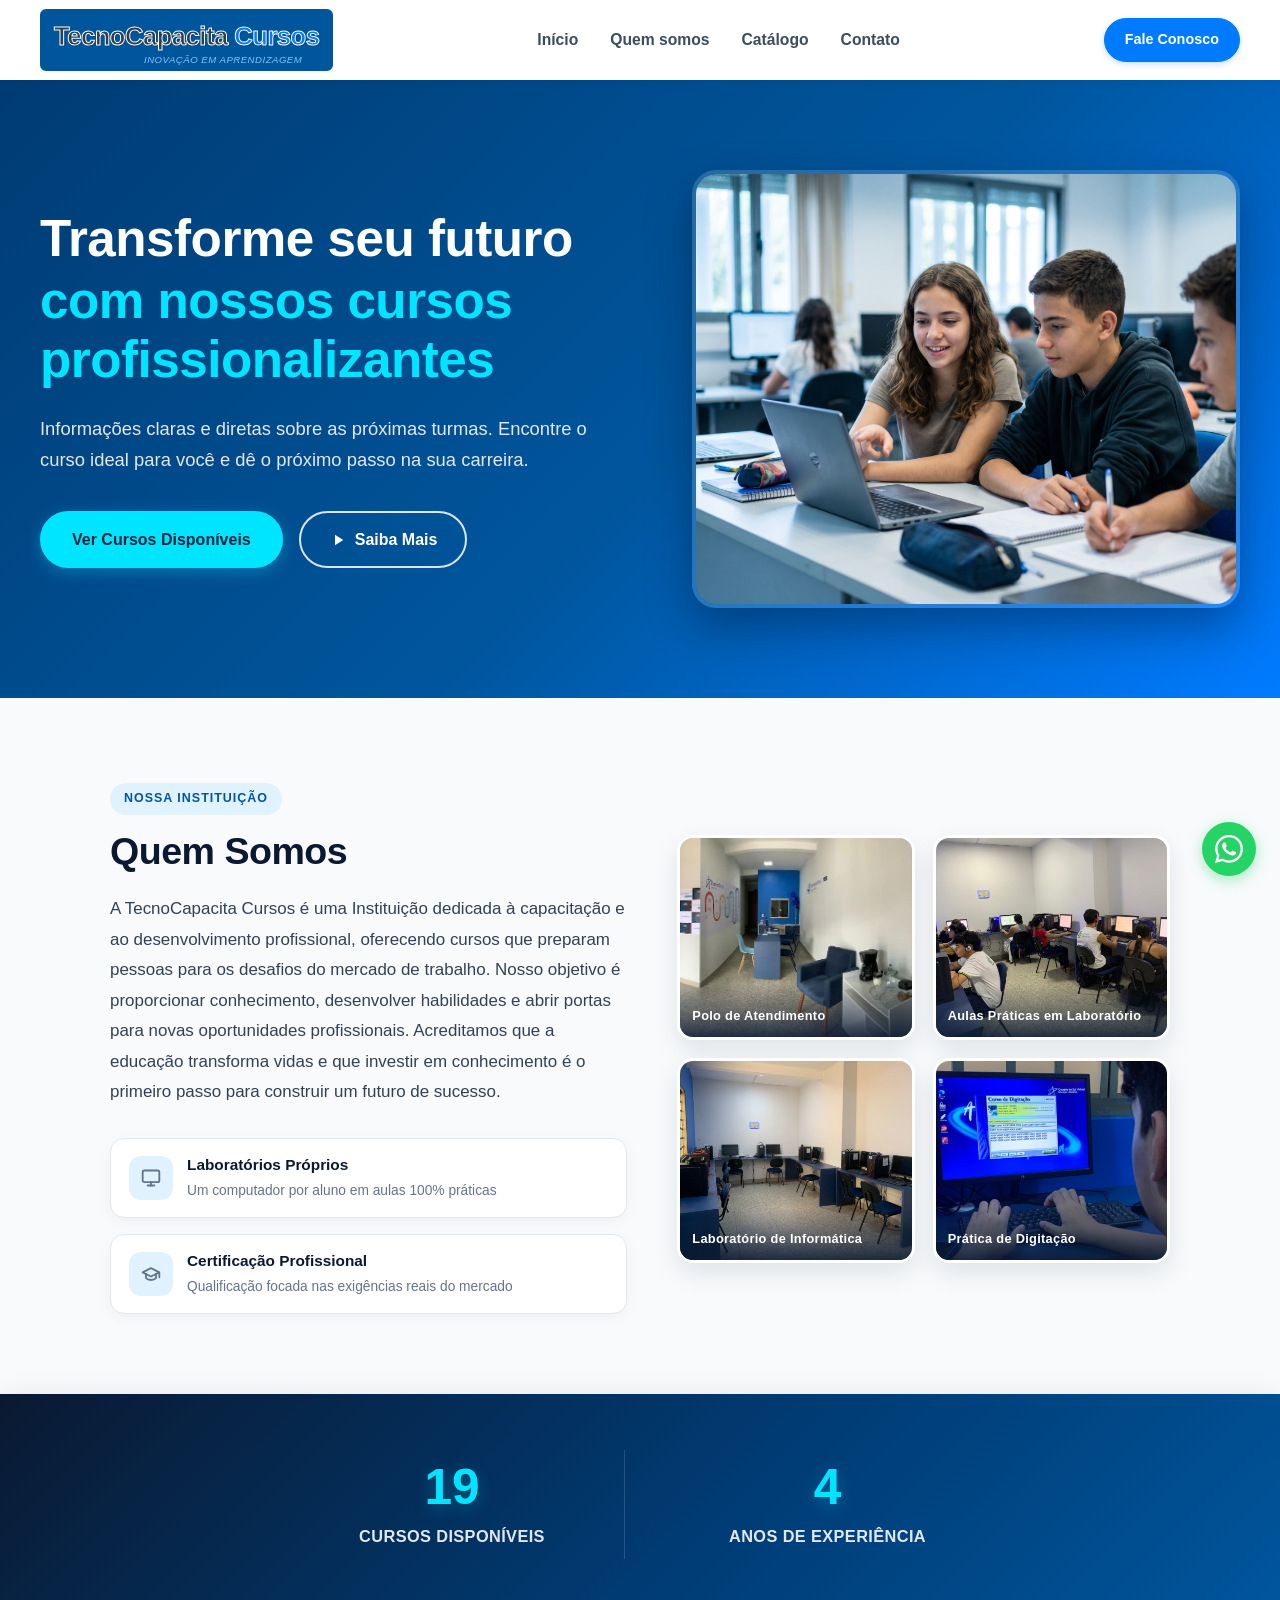
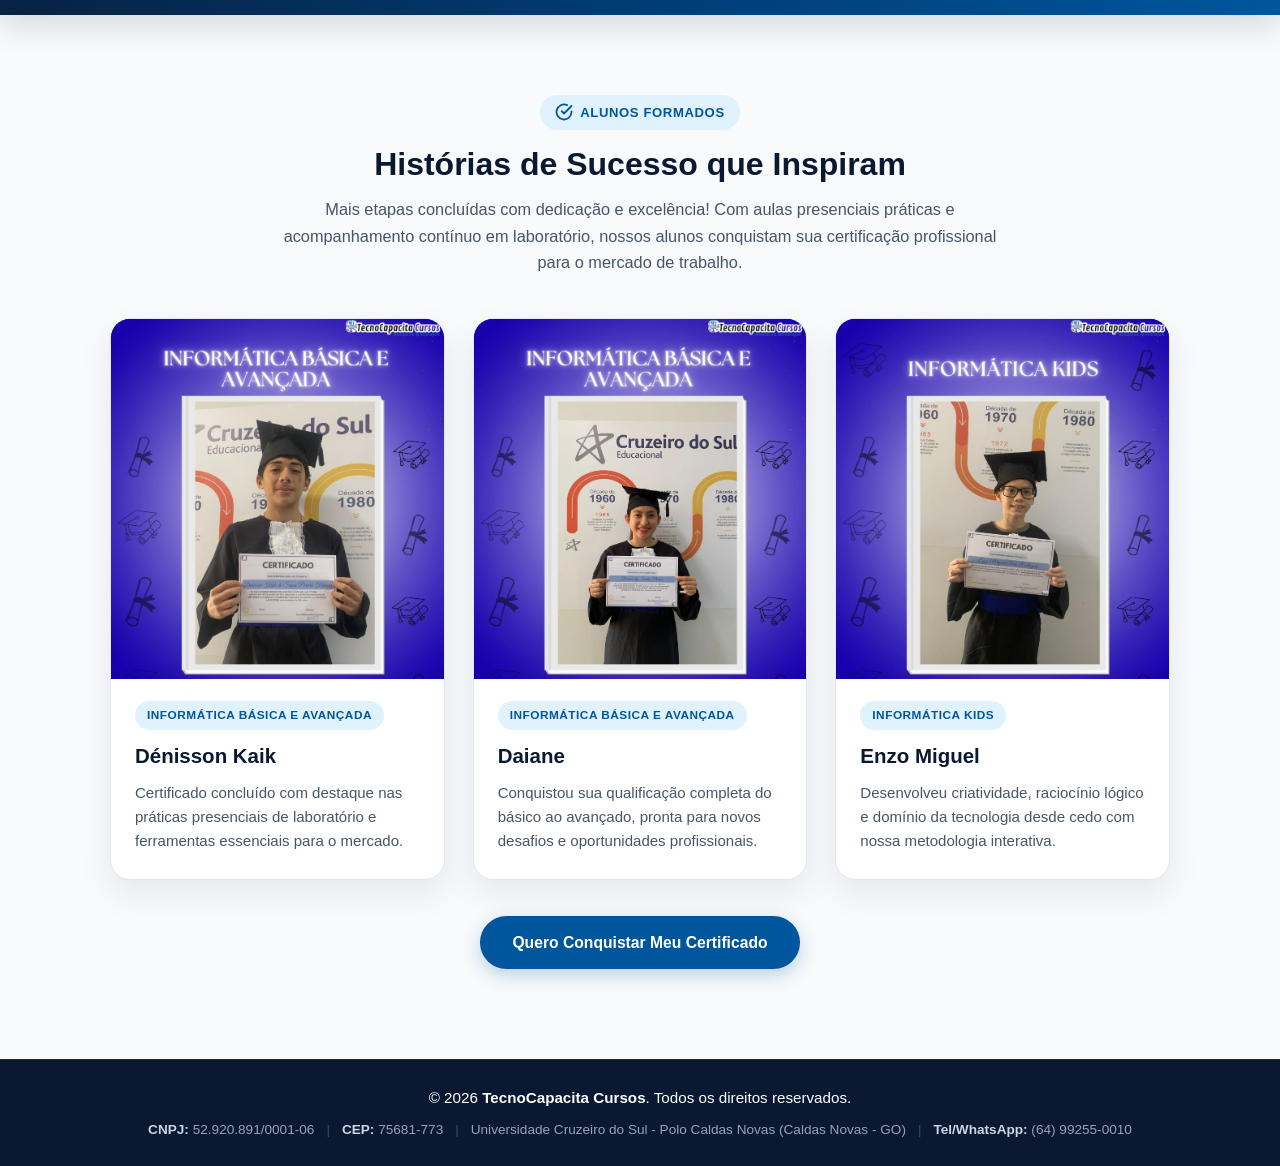
==== commit 05979b69: "Add files via upload" ====
--- a/index.html
+++ b/index.html
@@ -25,7 +25,6 @@
                 </ul>
             </nav>
             <div class="header-actions">
-                <a href="#" class="btn-header btn-aluno">Área do Aluno</a>
                 <a href="contato.html" class="btn-header btn-fale">Fale Conosco</a>
             </div>
         </div>
@@ -131,23 +130,14 @@
                 <div class="estatisticas-grid">
                     <div class="estatistica-bloco">
                         <div class="estatistica-numero-wrapper">
-                            <span class="estatistica-prefixo">+</span>
-                            <span class="estatistica-numero" data-alvo="500">0</span>
-                        </div>
-                        <span class="estatistica-rotulo">Alunos Capacitados</span>
+                            <span class="estatistica-numero" data-alvo="27">0</span>
+                        </div>
+                        <span class="estatistica-rotulo">Cursos Disponíveis</span>
                     </div>
 
                     <div class="estatistica-bloco">
                         <div class="estatistica-numero-wrapper">
-                            <span class="estatistica-numero" data-alvo="24">0</span>
-                        </div>
-                        <span class="estatistica-rotulo">Cursos Disponíveis</span>
-                    </div>
-
-                    <div class="estatistica-bloco">
-                        <div class="estatistica-numero-wrapper">
-                            <span class="estatistica-prefixo">+</span>
-                            <span class="estatistica-numero" data-alvo="15">0</span>
+                            <span class="estatistica-numero" data-alvo="6">0</span>
                         </div>
                         <span class="estatistica-rotulo">Anos de Experiência</span>
                     </div>
@@ -155,40 +145,63 @@
             </div>
         </div>
 
-        <!-- Parte 3: Histórias de Sucesso (Prova Social) -->
+        <!-- Parte 3: Histórias de Sucesso (Prova Social — Alunos Formados) -->
         <div class="container">
             <div class="historia-sucesso-wrapper">
-                <div class="historia-sucesso-card">
-                    
-                    <!-- Foto do Aluno Recém-Formado -->
-                    <div class="historia-sucesso-foto">
-                        <img src="aluno-formado-denisson.jpg" alt="Aluno formado Dénisson Kaik com beca e certificado do curso de Informática Básica e Avançada" loading="lazy">
-                    </div>
-
-                    <!-- Conteúdo de Destaque e Selo de Aluno Formado -->
-                    <div class="historia-sucesso-conteudo">
-                        <div class="selo-aluno-formado">
-                            <svg xmlns="http://www.w3.org/2000/svg" width="18" height="18" viewBox="0 0 24 24" fill="none" stroke="currentColor" stroke-width="2.4" stroke-linecap="round" stroke-linejoin="round">
-                                <path d="M22 11.08V12a10 10 0 1 1-5.93-9.14"></path>
-                                <polyline points="22 4 12 14.01 9 11.01"></polyline>
-                            </svg>
-                            <span>Aluno Formado</span>
-                        </div>
-
-                        <h3 class="historia-sucesso-titulo">Histórias de Sucesso que Inspiram</h3>
-                        <p class="historia-sucesso-aluno">
-                            <strong>Dénisson Kaik</strong> — <span>Curso de Informática Básica e Avançada</span>
-                        </p>
-
-                        <p class="historia-sucesso-texto">
-                            Mais uma etapa concluída com dedicação e excelência! Com aulas presenciais práticas e acompanhamento contínuo em laboratório, o aluno <strong>Dénisson Kaik</strong> conquistou sua certificação profissional em <strong>Informática Básica e Avançada</strong>, estando preparado para atuar com segurança e destaque nas oportunidades do mercado de trabalho.
-                        </p>
-
-                        <div class="historia-sucesso-acoes">
-                            <a href="catalogo.html" class="btn-historia-cta">Quero Conquistar Meu Certificado</a>
-                        </div>
-                    </div>
-
+                <div class="historia-sucesso-cabecalho">
+                    <div class="selo-aluno-formado">
+                        <svg xmlns="http://www.w3.org/2000/svg" width="18" height="18" viewBox="0 0 24 24" fill="none" stroke="currentColor" stroke-width="2.4" stroke-linecap="round" stroke-linejoin="round">
+                            <path d="M22 11.08V12a10 10 0 1 1-5.93-9.14"></path>
+                            <polyline points="22 4 12 14.01 9 11.01"></polyline>
+                        </svg>
+                        <span>Alunos Formados</span>
+                    </div>
+                    <h3 class="historia-sucesso-titulo">Histórias de Sucesso que Inspiram</h3>
+                    <p class="historia-sucesso-subtitulo">
+                        Mais etapas concluídas com dedicação e excelência! Com aulas presenciais práticas e acompanhamento contínuo em laboratório, nossos alunos conquistam sua certificação profissional para o mercado de trabalho.
+                    </p>
+                </div>
+
+                <div class="alunos-formados-grid">
+                    <!-- 1. Dénisson Kaik -->
+                    <article class="aluno-formado-card">
+                        <div class="historia-sucesso-foto" data-legenda="Dénisson Kaik — Formado em Informática Básica e Avançada">
+                            <img src="aluno-formado-denisson.jpg" alt="Aluno formado Dénisson Kaik com beca e certificado do curso de Informática Básica e Avançada" loading="lazy">
+                        </div>
+                        <div class="aluno-formado-info">
+                            <span class="aluno-curso-tag">Informática Básica e Avançada</span>
+                            <h4>Dénisson Kaik</h4>
+                            <p>Certificado concluído com destaque nas práticas presenciais de laboratório e ferramentas essenciais para o mercado.</p>
+                        </div>
+                    </article>
+
+                    <!-- 2. Daiane -->
+                    <article class="aluno-formado-card">
+                        <div class="historia-sucesso-foto" data-legenda="Daiane — Formada em Informática Básica e Avançada">
+                            <img src="aluno-formado-daiane.jpg" alt="Aluna formada Daiane com beca e certificado do curso de Informática Básica e Avançada" loading="lazy">
+                        </div>
+                        <div class="aluno-formado-info">
+                            <span class="aluno-curso-tag">Informática Básica e Avançada</span>
+                            <h4>Daiane</h4>
+                            <p>Conquistou sua qualificação completa do básico ao avançado, pronta para novos desafios e oportunidades profissionais.</p>
+                        </div>
+                    </article>
+
+                    <!-- 3. Enzo Miguel -->
+                    <article class="aluno-formado-card">
+                        <div class="historia-sucesso-foto" data-legenda="Enzo Miguel — Formado em Informática Kids">
+                            <img src="aluno-formado-enzo.jpg" alt="Aluno formado Enzo Miguel com beca e certificado do curso de Informática Kids" loading="lazy">
+                        </div>
+                        <div class="aluno-formado-info">
+                            <span class="aluno-curso-tag">Informática Kids</span>
+                            <h4>Enzo Miguel</h4>
+                            <p>Desenvolveu criatividade, raciocínio lógico e domínio da tecnologia desde cedo com nossa metodologia interativa.</p>
+                        </div>
+                    </article>
+                </div>
+
+                <div class="historia-sucesso-acoes">
+                    <a href="catalogo.html" class="btn-historia-cta">Quero Conquistar Meu Certificado</a>
                 </div>
             </div>
         </div>
@@ -213,7 +226,7 @@
     <!-- Botão Flutuante do WhatsApp -->
     <a href="#" data-whatsapp-api class="whatsapp-float" aria-label="Atendimento rápido pelo WhatsApp" title="Fale conosco no WhatsApp">
         <svg xmlns="http://www.w3.org/2000/svg" width="28" height="28" viewBox="0 0 24 24" fill="currentColor">
-            <path d="M12.031 6.172c-3.181 0-5.767 2.586-5.768 5.766-.001 1.298.38 2.27 1.019 3.287l-.582 2.128 2.182-.573c.978.58 1.911.928 3.145.929 3.178 0 5.767-2.587 5.768-5.766.001-3.187-2.575-5.77-5.764-5.771zm3.392 8.244c-.144.405-.837.774-1.17.824-.299.045-.677.063-1.092-.069-.252-.08-.575-.187-.988-.365-1.739-.751-2.874-2.502-2.961-2.617-.087-.116-.708-.94-.708-1.793s.448-1.273.607-1.446c.159-.173.346-.217.462-.217l.332.006c.106.005.249-.04.39.298.144.347.491 1.2.534 1.287.043.087.072.188.014.304-.058.116-.087.188-.173.289l-.26.304c-.087.086-.177.18-.076.354.101.174.449.741.964 1.201.662.591 1.221.774 1.394.86s.274.072.376-.043c.101-.116.433-.506.549-.68.116-.173.231-.145.39-.087s1.011.477 1.184.564.289.13.332.202c.045.072.045.419-.1.824zm-3.423-14.416c-6.627 0-12 5.373-12 12 0 2.625.846 5.059 2.284 7.033l-1.492 5.451 5.604-1.469c1.906 1.258 4.187 1.985 6.604 1.985 6.627 0 12-5.373 12-12s-5.373-12-12-12z"/>
+            <path d="M17.472 14.382c-.297-.149-1.758-.867-2.03-.967-.273-.099-.471-.148-.67.15-.197.297-.767.966-.94 1.164-.173.199-.347.223-.644.075-.297-.15-1.255-.463-2.39-1.475-.883-.788-1.48-1.761-1.653-2.059-.173-.297-.018-.458.13-.606.134-.133.298-.347.446-.52.149-.174.198-.298.298-.497.099-.198.05-.371-.025-.52-.075-.149-.669-1.612-.916-2.207-.242-.579-.487-.5-.669-.51-.173-.008-.371-.01-.57-.01-.198 0-.52.074-.792.372-.272.297-1.04 1.016-1.04 2.479 0 1.462 1.065 2.875 1.213 3.074.149.198 2.096 3.2 5.077 4.487.709.306 1.262.489 1.694.625.712.227 1.36.195 1.871.118.571-.085 1.758-.719 2.006-1.413.248-.694.248-1.289.173-1.413-.074-.124-.272-.198-.57-.347m-5.421 7.403h-.004a9.87 9.87 0 0 1-5.031-1.378l-.361-.214-3.741.982.998-3.648-.235-.374a9.86 9.86 0 0 1-1.51-5.26c.001-5.45 4.436-9.884 9.888-9.884 2.64 0 5.122 1.03 6.988 2.898a9.825 9.825 0 0 1 2.893 6.994c-.003 5.45-4.437 9.884-9.885 9.884m8.413-18.297A11.815 11.815 0 0 0 12.05 0C5.495 0 .16 5.335.157 11.892c0 2.096.547 4.142 1.588 5.945L.057 24l6.305-1.654a11.882 11.882 0 0 0 5.683 1.448h.005c6.554 0 11.89-5.335 11.893-11.893a11.821 11.821 0 0 0-3.48-8.413"/>
         </svg>
     </a>
 
--- a/styles.css
+++ b/styles.css
@@ -6,6 +6,13 @@
     font-family: 'Segoe UI', Tahoma, Geneva, Verdana, sans-serif;
 }
 
+html,
+body {
+    width: 100%;
+    max-width: 100%;
+    overflow-x: hidden;
+}
+
 body {
     background-color: #f8f9fa;
     color: #333;
@@ -18,6 +25,7 @@
 
 /* Utilitários */
 .container {
+    width: 100%;
     max-width: 1100px;
     margin: 0 auto;
     padding: 0 20px;
@@ -845,13 +853,16 @@
 .contato-secao {
     background-color: #f1f5f9; /* Fundo cinza-claro suave */
     padding: 70px 0 85px 0;
+    width: 100%;
+    overflow-x: hidden;
 }
 
 .contato-wrapper {
     display: grid;
-    grid-template-columns: 1.55fr 1fr;
+    grid-template-columns: minmax(0, 1.55fr) minmax(0, 1fr);
     gap: 36px;
     align-items: start;
+    width: 100%;
 }
 
 /* Coluna Principal (Esquerda): Card do Formulário */
@@ -861,6 +872,9 @@
     border-radius: 18px;
     box-shadow: 0 12px 32px rgba(10, 25, 49, 0.07);
     border: none; /* Sem borda azul sólida */
+    width: 100%;
+    max-width: 100%;
+    min-width: 0;
 }
 
 .contato-form-header {
@@ -881,14 +895,17 @@
 
 .form-row {
     display: grid;
-    grid-template-columns: 1fr 1fr;
+    grid-template-columns: minmax(0, 1fr) minmax(0, 1fr);
     gap: 18px;
+    width: 100%;
 }
 
 .form-group {
     margin-bottom: 18px;
     display: flex;
     flex-direction: column;
+    width: 100%;
+    min-width: 0;
 }
 
 .form-group label {
@@ -901,12 +918,16 @@
 .form-group input,
 .form-group select,
 .form-group textarea {
+    width: 100%;
+    max-width: 100%;
+    min-width: 0;
     padding: 13px 16px;
     border: 1px solid #cbd5e1; /* Borda fina em cinza-claro */
     border-radius: 10px;
     font-size: 0.95rem;
     color: #0f172a;
     background-color: #f8fafc;
+    text-overflow: ellipsis;
     transition: border-color 0.22s ease, box-shadow 0.22s ease, background-color 0.22s ease;
 }
 
@@ -1054,6 +1075,9 @@
     padding: 34px 30px;
     border-radius: 18px;
     box-shadow: 0 12px 32px rgba(10, 25, 49, 0.07);
+    width: 100%;
+    max-width: 100%;
+    min-width: 0;
 }
 
 .atendimento-direto-card h3 {
@@ -1085,6 +1109,7 @@
     gap: 14px;
     padding-bottom: 18px;
     border-bottom: 1px solid #f1f5f9;
+    min-width: 0;
 }
 
 .atendimento-lista li:last-child {
@@ -1109,6 +1134,7 @@
     display: flex;
     flex-direction: column;
     gap: 3px;
+    min-width: 0;
 }
 
 .atendimento-label {
@@ -1126,6 +1152,8 @@
     color: #003b73;
     text-decoration: none;
     line-height: 1.4;
+    word-break: break-word;
+    overflow-wrap: anywhere;
     transition: color 0.25s ease;
 }
 
@@ -1303,7 +1331,9 @@
 
 .estatisticas-grid {
     display: grid;
-    grid-template-columns: repeat(3, 1fr);
+    grid-template-columns: repeat(2, 1fr);
+    max-width: 720px;
+    margin: 0 auto;
     gap: 30px;
     text-align: center;
 }
@@ -1347,51 +1377,16 @@
     text-transform: uppercase;
 }
 
-/* Parte 3: Card de Destaque — Histórias de Sucesso (Prova Social) */
+/* Parte 3: Galeria de Destaque — Histórias de Sucesso (Prova Social) */
 .historia-sucesso-wrapper {
-    max-width: 980px;
+    max-width: 1120px;
     margin: 0 auto;
 }
 
-.historia-sucesso-card {
-    display: grid;
-    grid-template-columns: 340px 1fr;
-    background-color: #ffffff;
-    border-radius: 22px;
-    overflow: hidden;
-    box-shadow: 0 16px 40px rgba(10, 25, 49, 0.09);
-    border: 1px solid #e2e8f0;
-    align-items: stretch;
-}
-
-.historia-sucesso-foto {
-    background: linear-gradient(145deg, #0a1931, #00569D);
-    display: flex;
-    align-items: center;
-    justify-content: center;
-    overflow: hidden;
-    cursor: pointer;
-}
-
-.historia-sucesso-foto img {
-    width: 100%;
-    height: 100%;
-    max-height: 430px;
-    object-fit: cover;
-    display: block;
-    transition: transform 0.35s ease;
-}
-
-.historia-sucesso-foto:hover img {
-    transform: scale(1.03);
-}
-
-.historia-sucesso-conteudo {
-    padding: 42px 44px;
-    display: flex;
-    flex-direction: column;
-    justify-content: center;
-    align-items: flex-start;
+.historia-sucesso-cabecalho {
+    text-align: center;
+    max-width: 740px;
+    margin: 0 auto 42px auto;
 }
 
 .selo-aluno-formado {
@@ -1406,33 +1401,107 @@
     letter-spacing: 0.6px;
     padding: 7px 15px;
     border-radius: 50px;
-    margin-bottom: 16px;
+    margin-bottom: 14px;
 }
 
 .historia-sucesso-titulo {
-    font-size: 1.75rem;
+    font-size: 2rem;
     font-weight: 800;
     color: #0a1931;
     line-height: 1.25;
-    margin-bottom: 8px;
-}
-
-.historia-sucesso-aluno {
-    font-size: 1.05rem;
+    margin-bottom: 12px;
+}
+
+.historia-sucesso-subtitulo {
+    font-size: 1.02rem;
+    color: #475569;
+    line-height: 1.65;
+    margin: 0;
+}
+
+.alunos-formados-grid {
+    display: grid;
+    grid-template-columns: repeat(3, minmax(0, 1fr));
+    gap: 28px;
+    margin-bottom: 36px;
+}
+
+.aluno-formado-card {
+    background-color: #ffffff;
+    border-radius: 20px;
+    overflow: hidden;
+    box-shadow: 0 14px 34px rgba(10, 25, 49, 0.08);
+    border: 1px solid #e2e8f0;
+    display: flex;
+    flex-direction: column;
+    transition: transform 0.28s ease, box-shadow 0.28s ease;
+}
+
+.aluno-formado-card:hover {
+    transform: translateY(-6px);
+    box-shadow: 0 20px 42px rgba(0, 86, 157, 0.14);
+}
+
+.historia-sucesso-foto {
+    background: linear-gradient(145deg, #0a1931, #00569D);
+    display: flex;
+    align-items: center;
+    justify-content: center;
+    overflow: hidden;
+    cursor: pointer;
+    height: 360px;
+}
+
+.historia-sucesso-foto img {
+    width: 100%;
+    height: 100%;
+    object-fit: cover;
+    object-position: top center;
+    display: block;
+    transition: transform 0.35s ease;
+}
+
+.historia-sucesso-foto:hover img {
+    transform: scale(1.04);
+}
+
+.aluno-formado-info {
+    padding: 22px 24px 26px 24px;
+    display: flex;
+    flex-direction: column;
+    flex: 1;
+}
+
+.aluno-curso-tag {
+    display: inline-block;
+    align-self: flex-start;
+    background-color: #e0f2fe;
     color: #00569D;
-    margin-bottom: 18px;
-}
-
-.historia-sucesso-aluno strong {
+    font-size: 0.74rem;
+    font-weight: 800;
+    text-transform: uppercase;
+    letter-spacing: 0.5px;
+    padding: 5px 12px;
+    border-radius: 50px;
+    margin-bottom: 10px;
+}
+
+.aluno-formado-info h4 {
+    font-size: 1.28rem;
+    font-weight: 800;
     color: #0a1931;
-    font-weight: 800;
-}
-
-.historia-sucesso-texto {
-    font-size: 1rem;
+    margin: 0 0 8px 0;
+}
+
+.aluno-formado-info p {
+    font-size: 0.94rem;
     color: #475569;
-    line-height: 1.7;
-    margin-bottom: 26px;
+    line-height: 1.6;
+    margin: 0;
+}
+
+.historia-sucesso-acoes {
+    text-align: center;
 }
 
 .btn-historia-cta {
@@ -1442,9 +1511,9 @@
     background-color: #00569D;
     color: #ffffff;
     text-decoration: none;
-    font-size: 0.96rem;
+    font-size: 0.98rem;
     font-weight: 700;
-    padding: 13px 28px;
+    padding: 14px 32px;
     border-radius: 50px;
     box-shadow: 0 6px 18px rgba(0, 86, 157, 0.25);
     transition: background-color 0.25s ease, transform 0.25s ease, box-shadow 0.25s ease;
@@ -1659,30 +1728,50 @@
         padding-bottom: 0;
     }
 
-    .historia-sucesso-card {
-        grid-template-columns: 1fr;
-    }
-
-    .historia-sucesso-foto img {
-        max-height: 380px;
-        object-position: top center;
-    }
-
-    .historia-sucesso-conteudo {
-        padding: 30px 24px;
+    .alunos-formados-grid {
+        grid-template-columns: minmax(0, 1fr);
+        max-width: 440px;
+        margin-left: auto;
+        margin-right: auto;
+    }
+
+    .historia-sucesso-foto {
+        height: 380px;
     }
 
     .contato-wrapper {
-        grid-template-columns: 1fr;
+        grid-template-columns: minmax(0, 1fr);
+        gap: 24px;
     }
 
     .form-row {
-        grid-template-columns: 1fr;
+        grid-template-columns: minmax(0, 1fr);
         gap: 0;
+    }
+
+    .contato-secao {
+        padding: 40px 0 60px 0;
+    }
+
+    .contato-form {
+        padding: 26px 20px;
+    }
+
+    .atendimento-direto-card {
+        padding: 26px 20px;
+    }
+
+    .btn-api {
+        min-width: 0;
+        width: 100%;
     }
 
     .catalogo-hero {
         padding: 55px 20px 135px 20px;
+    }
+
+    .contato-banner {
+        padding: 55px 20px;
     }
 
     .catalogo-title {
@@ -1705,6 +1794,15 @@
 }
 
 @media (max-width: 560px) {
+    .container {
+        padding: 0 16px;
+    }
+
+    .contato-form,
+    .atendimento-direto-card {
+        padding: 22px 16px;
+    }
+
     .quem-somos-mosaico {
         grid-template-columns: 1fr;
     }
